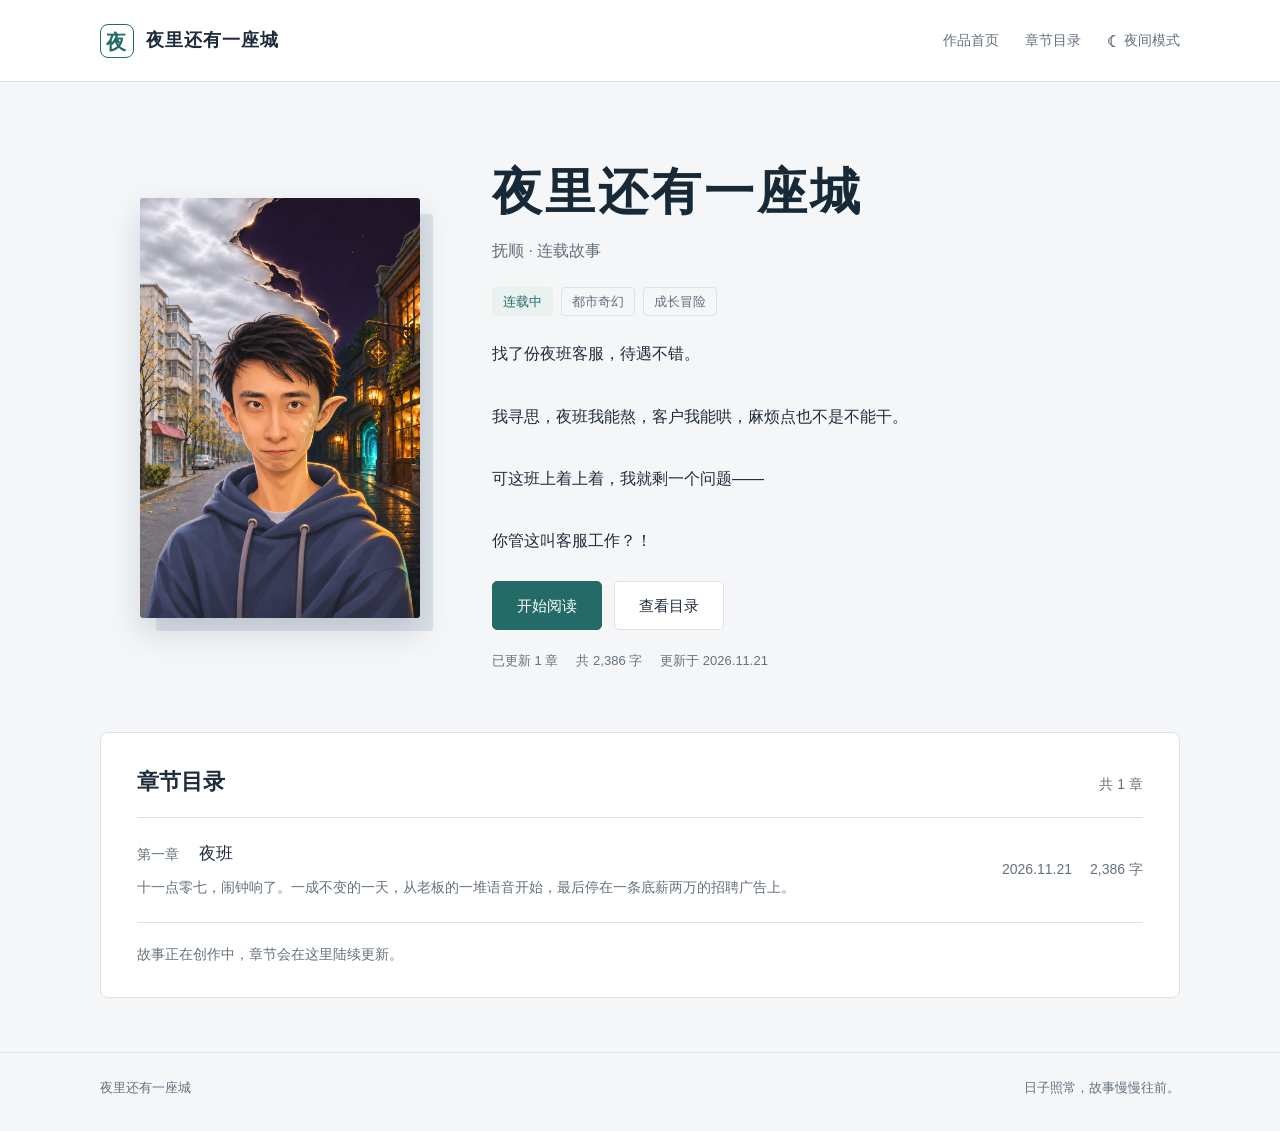
==== index.html @ 4584370a "Publish novel cover and first chapter" ====
<!doctype html>
<html lang="zh-CN"><head><meta charset="utf-8"><meta name="viewport" content="width=device-width, initial-scale=1"><meta name="theme-color" content="#172936"><meta name="description" content="找了份夜班客服，待遇不错。 我寻思，夜班我能熬，客户我能哄，麻烦点也不是不能干。 可这班上着上着，我就剩一个问题—— 你管这叫客服工作？！"><meta property="og:title" content="夜里还有一座城 · 连载阅读"><meta property="og:description" content="找了份夜班客服，待遇不错。 我寻思，夜班我能熬，客户我能哄，麻烦点也不是不能干。 可这班上着上着，我就剩一个问题—— 你管这叫客服工作？！"><meta property="og:image" content="cover.png"><title>夜里还有一座城 · 连载阅读</title><link rel="stylesheet" href="site.css"></head><body><header class="site-header"><div class="wrap header-inner"><a class="brand" href="index.html"><span class="brand-mark" aria-hidden="true">夜</span><span>夜里还有一座城</span></a><nav class="header-nav" aria-label="主导航"><a class="home-nav" href="index.html">作品首页</a><a href="index.html#chapters">章节目录</a><button class="plain-btn" type="button" data-theme-toggle aria-label="切换到夜间模式"><span class="theme-icon" aria-hidden="true">☾</span><span class="theme-label">夜间模式</span></button></nav></div></header><main class="wrap"><section class="book-hero" aria-labelledby="book-title"><div class="cover-wrap"><img class="cover" src="cover.png" alt="栾禹翰半人半精灵的封面肖像，身后裂口分开白天的抚顺街区与夜里的魔法街巷" width="1024" height="1536" fetchpriority="high"></div><div class="book-intro"><h1 class="book-title" id="book-title">夜里还有一座城</h1><p class="subtitle">抚顺 · 连载故事</p><div class="tags"><span class="tag active">连载中</span><span class="tag">都市奇幻</span><span class="tag">成长冒险</span></div><p class="description">找了份夜班客服，待遇不错。

我寻思，夜班我能熬，客户我能哄，麻烦点也不是不能干。

可这班上着上着，我就剩一个问题——

你管这叫客服工作？！</p><div class="actions"><a class="button primary" href="chapter-1.html">开始阅读</a><a class="button" id="continue-reading" href="chapter-1.html" hidden>继续上次阅读</a><a class="button" href="#chapters">查看目录</a></div><div class="book-meta"><span>已更新 1 章</span><span>共 2,386 字</span><span>更新于 2026.11.21</span></div></div></section><section class="catalog" id="chapters" aria-labelledby="catalog-title"><div class="section-head"><h2 id="catalog-title">章节目录</h2><span>共 1 章</span></div><ol class="chapter-list"><li><a class="chapter-item" href="chapter-1.html"><div><div class="chapter-name"><span class="chapter-label">第一章</span>夜班</div><p class="chapter-excerpt">十一点零七，闹钟响了。一成不变的一天，从老板的一堆语音开始，最后停在一条底薪两万的招聘广告上。</p></div><div class="chapter-detail"><time datetime="2026-11-21">2026.11.21</time><span>2,386 字</span></div></a></li></ol><p class="catalog-note">故事正在创作中，章节会在这里陆续更新。</p></section></main><footer class="site-footer"><div class="wrap footer-inner"><span>夜里还有一座城</span><span>日子照常，故事慢慢往前。</span></div></footer><script id="chapter-index" type="application/json">{"chapter-1": "chapter-1.html"}</script><script src="site.js" defer></script></body></html>
---- site.css ----
@charset "UTF-8";
:root{color-scheme:light;--bg:#f4f6f8;--paper:#fff;--ink:#202c3b;--muted:#65717e;--line:#dce2e8;--accent:#246b68;--soft:#e9f2ef;--nav:#172936;--reader-size:20px}
*{box-sizing:border-box}html{scroll-behavior:smooth;scroll-padding-top:100px}body{margin:0;background:var(--bg);color:var(--ink);font-family:-apple-system,BlinkMacSystemFont,"PingFang SC","Microsoft YaHei",sans-serif;line-height:1.7}body[data-theme=dark]{color-scheme:dark;--bg:#121a21;--paper:#1a252e;--ink:#e0e7eb;--muted:#a5b3bd;--line:#33414b;--accent:#8bcbc0;--soft:#263a3b;--nav:#dfe9ec}a{color:inherit;text-decoration:none}button{font:inherit;cursor:pointer}button,a{-webkit-tap-highlight-color:transparent}a:focus-visible,button:focus-visible{outline:3px solid #c68439;outline-offset:5px}button:disabled{opacity:.35;cursor:default}a,button{touch-action:manipulation}img{display:block;max-width:100%}.wrap{width:min(1080px,calc(100% - 64px));margin-inline:auto}.site-header{height:82px;border-bottom:1px solid var(--line);background:var(--paper)}.header-inner{height:100%;display:flex;align-items:center;justify-content:space-between;gap:24px}.brand{display:flex;align-items:center;gap:12px;font-size:18px;font-weight:650;letter-spacing:.06em}.brand-mark{width:34px;height:34px;display:grid;place-items:center;border:1px solid var(--accent);border-radius:8px;color:var(--accent);font-family:serif;font-size:20px}.header-nav{display:flex;align-items:center;gap:26px;font-size:14px;color:var(--muted)}.header-nav a:hover{color:var(--accent)}.plain-btn{border:0;background:transparent;color:var(--muted);padding:9px 0;display:inline-flex;align-items:center;gap:7px}.theme-icon{font-size:19px;line-height:1}.eyebrow{font-size:14px;letter-spacing:.18em;color:var(--accent);font-weight:600}.book-hero{display:grid;grid-template-columns:280px 1fr;gap:72px;align-items:center;padding:62px 40px 60px}.cover-wrap{position:relative;isolation:isolate}.cover-wrap:before{content:"";position:absolute;inset:16px -13px -13px 16px;background:var(--line);border-radius:3px;z-index:-1}.cover{width:280px;aspect-ratio:2/3;object-fit:cover;border-radius:3px;box-shadow:0 14px 32px #162b3a26}.book-title{font-family:"Songti SC","STSong","Noto Serif CJK SC",serif;font-size:clamp(36px,4vw,50px);font-weight:650;letter-spacing:.06em;line-height:1.25;margin:17px 0 13px;color:var(--nav)}.subtitle{font-size:16px;color:var(--muted);margin:0 0 23px}.tags{display:flex;gap:8px;flex-wrap:wrap}.tag{font-size:13px;line-height:1.5;padding:4px 10px;border:1px solid var(--line);border-radius:4px;color:var(--muted)}.tag.active{color:var(--accent);background:var(--soft);border-color:transparent}.description{font-size:16px;line-height:1.95;margin:22px 0 24px;max-width:570px}.actions{display:flex;gap:12px;flex-wrap:wrap}.button{padding:11px 24px;min-height:46px;display:inline-flex;justify-content:center;align-items:center;border-radius:5px;border:1px solid var(--line);background:var(--paper);font-size:15px}.button.primary{color:#fff;background:#246b68;border-color:#246b68}.button:hover{filter:brightness(.96)}.book-meta{font-size:13px;color:var(--muted);margin-top:20px;display:flex;gap:18px;flex-wrap:wrap}.catalog{background:var(--paper);border:1px solid var(--line);border-radius:8px;padding:30px 36px;margin-bottom:54px;scroll-margin-top:30px}.section-head{display:flex;align-items:baseline;justify-content:space-between;gap:20px;margin-bottom:17px}.section-head h2{font-size:22px;margin:0;font-weight:600}.section-head span{font-size:14px;color:var(--muted)}.chapter-list{list-style:none;margin:0;padding:0}.chapter-item{display:flex;gap:24px;align-items:center;justify-content:space-between;padding:22px 0;border-top:1px solid var(--line)}.chapter-item:hover .chapter-name{color:var(--accent)}.chapter-name{font-size:17px;font-weight:550}.chapter-label{color:var(--muted);font-size:14px;margin-right:20px;font-weight:400}.chapter-detail{font-size:14px;color:var(--muted);display:flex;gap:18px;align-items:center}.chapter-excerpt{font-size:14px;color:var(--muted);margin:7px 0 0;max-width:690px}.catalog-note{font-size:14px;color:var(--muted);padding-top:20px;border-top:1px solid var(--line);margin:0}.site-footer{font-size:13px;color:var(--muted);padding:24px 0 32px;border-top:1px solid var(--line)}.footer-inner{display:flex;justify-content:space-between;gap:20px;flex-wrap:wrap}.reader-page .site-header{height:68px}.reader-toolbar{position:sticky;top:0;z-index:10;border-bottom:1px solid var(--line);background:var(--paper)}.reader-tools{min-height:58px;display:flex;align-items:center;justify-content:space-between;gap:14px}.reader-crumb{font-size:14px;color:var(--muted)}.font-tools{display:flex;align-items:center;gap:9px;white-space:nowrap}.font-tools button{width:36px;height:36px;color:var(--ink);background:transparent;border:1px solid var(--line);border-radius:4px;font-size:16px}.font-tools output{font-size:13px;color:var(--muted);min-width:38px;text-align:center}.progress-track{position:absolute;left:0;bottom:-1px;height:2px;width:100%;pointer-events:none}.progress-bar{height:100%;background:var(--accent);width:0}.reading-sheet{background:var(--paper);max-width:840px;margin:36px auto 44px;border:1px solid var(--line);border-radius:6px;padding:58px 64px 38px}.chapter-heading{text-align:center;border-bottom:1px solid var(--line);padding-bottom:34px;margin-bottom:42px}.chapter-heading .eyebrow{font-size:14px;font-weight:400}.chapter-heading h1{font-family:"Songti SC","STSong",serif;line-height:1.4;font-size:32px;letter-spacing:.08em;font-weight:600;margin:15px 0}.chapter-heading .meta{font-size:13px;color:var(--muted);margin:0}.prose{font-family:"Songti SC","STSong","Noto Serif CJK SC",serif;font-size:var(--reader-size);line-height:1.95;overflow-wrap:break-word;letter-spacing:.025em}.prose p{margin:0 0 1.05em;text-indent:2em}.prose p.advert{font-family:-apple-system,BlinkMacSystemFont,"PingFang SC",sans-serif;font-size:.92em;font-weight:600}.prose hr{border:0;margin:2.6em auto;width:42px;height:1px;background:var(--line)}.chapter-end{border-top:1px solid var(--line);margin-top:40px;padding:28px 0 0;text-align:center}.chapter-end p{color:var(--muted);font-size:14px;margin:0 0 18px}.end-nav{display:flex;justify-content:center;gap:12px;flex-wrap:wrap}.reader-bottom{max-width:840px;margin:0 auto 42px;display:flex;justify-content:space-between;gap:18px;font-size:14px;color:var(--muted)}.resume-panel{background:var(--soft);color:var(--accent);border-radius:5px;padding:14px 18px;display:flex;align-items:center;justify-content:space-between;gap:16px;font-size:14px;margin-bottom:28px}.resume-panel button{border:0;background:transparent;color:inherit;text-decoration:underline;font-size:14px;padding:5px}.resume-panel[hidden], [hidden]{display:none!important}.noscript{padding:16px;text-align:center;font-size:14px;background:var(--soft)}
.cover{height:auto}
@media(min-width:1400px){.book-hero{gap:84px;padding-top:72px;padding-bottom:72px}}
@media(max-width:800px){.wrap{width:calc(100% - 40px)}.book-hero{grid-template-columns:210px 1fr;gap:35px;padding:42px 0}.cover{width:210px}.book-title{font-size:36px}.description{font-size:15px}.book-meta{gap:10px}.catalog{padding:24px}.reading-sheet{margin:22px 20px;padding:42px 36px}.reader-bottom{padding-inline:20px}}
@media(max-width:560px){.wrap{width:calc(100% - 32px)}.site-header{height:68px}.brand{font-size:16px;gap:9px}.brand-mark{width:29px;height:29px;font-size:17px}.header-nav{gap:16px;font-size:13px}.home-nav{display:none}.theme-label{display:none}.plain-btn{min-width:34px;min-height:40px;justify-content:center}.book-hero{grid-template-columns:1fr;gap:30px;padding:32px 4px}.cover-wrap{width:194px;margin:0 auto}.cover{width:194px}.book-title{font-size:35px;margin-top:12px}.book-intro{text-align:center}.eyebrow{font-size:13px}.tags,.actions,.book-meta{justify-content:center}.description{text-align:left;margin:20px 0 22px;line-height:1.9}.subtitle{font-size:14px;margin-bottom:17px}.actions .button{flex:1}.book-meta{font-size:12px;margin-top:16px;gap:15px}.catalog{padding:22px 20px;margin-top:6px;margin-bottom:30px;border-radius:6px}.section-head h2{font-size:20px}.chapter-item{align-items:flex-start;gap:12px}.chapter-name{font-size:16px}.chapter-label{display:block;font-size:13px;margin-bottom:3px}.chapter-detail{font-size:12px;flex-direction:column;gap:4px;align-items:flex-end;white-space:nowrap}.chapter-excerpt{font-size:13px;line-height:1.8;margin-top:10px}.footer-inner{justify-content:center;text-align:center;gap:4px}.footer-inner span{width:100%}.reader-page .site-header{height:60px}.reader-page .header-nav{gap:12px}.reader-crumb{font-size:13px}.reader-tools{min-height:54px}.font-tools{gap:5px}.font-tools button{width:33px;height:33px}.reading-sheet{margin:0;border:0;border-radius:0;padding:36px 23px 30px}.reader-page{background:var(--paper)}.chapter-heading{margin-bottom:32px;padding-bottom:26px}.chapter-heading h1{font-size:28px}.chapter-heading .meta{font-size:12px}.reader-bottom{padding-inline:23px;margin:8px auto 30px}.prose{line-height:1.95}.resume-panel{padding:11px 12px;font-size:13px}}
@media(prefers-reduced-motion:reduce){html{scroll-behavior:auto}}

/* Keep the short synopsis in its intended four paragraphs. */
.description{white-space:pre-line}
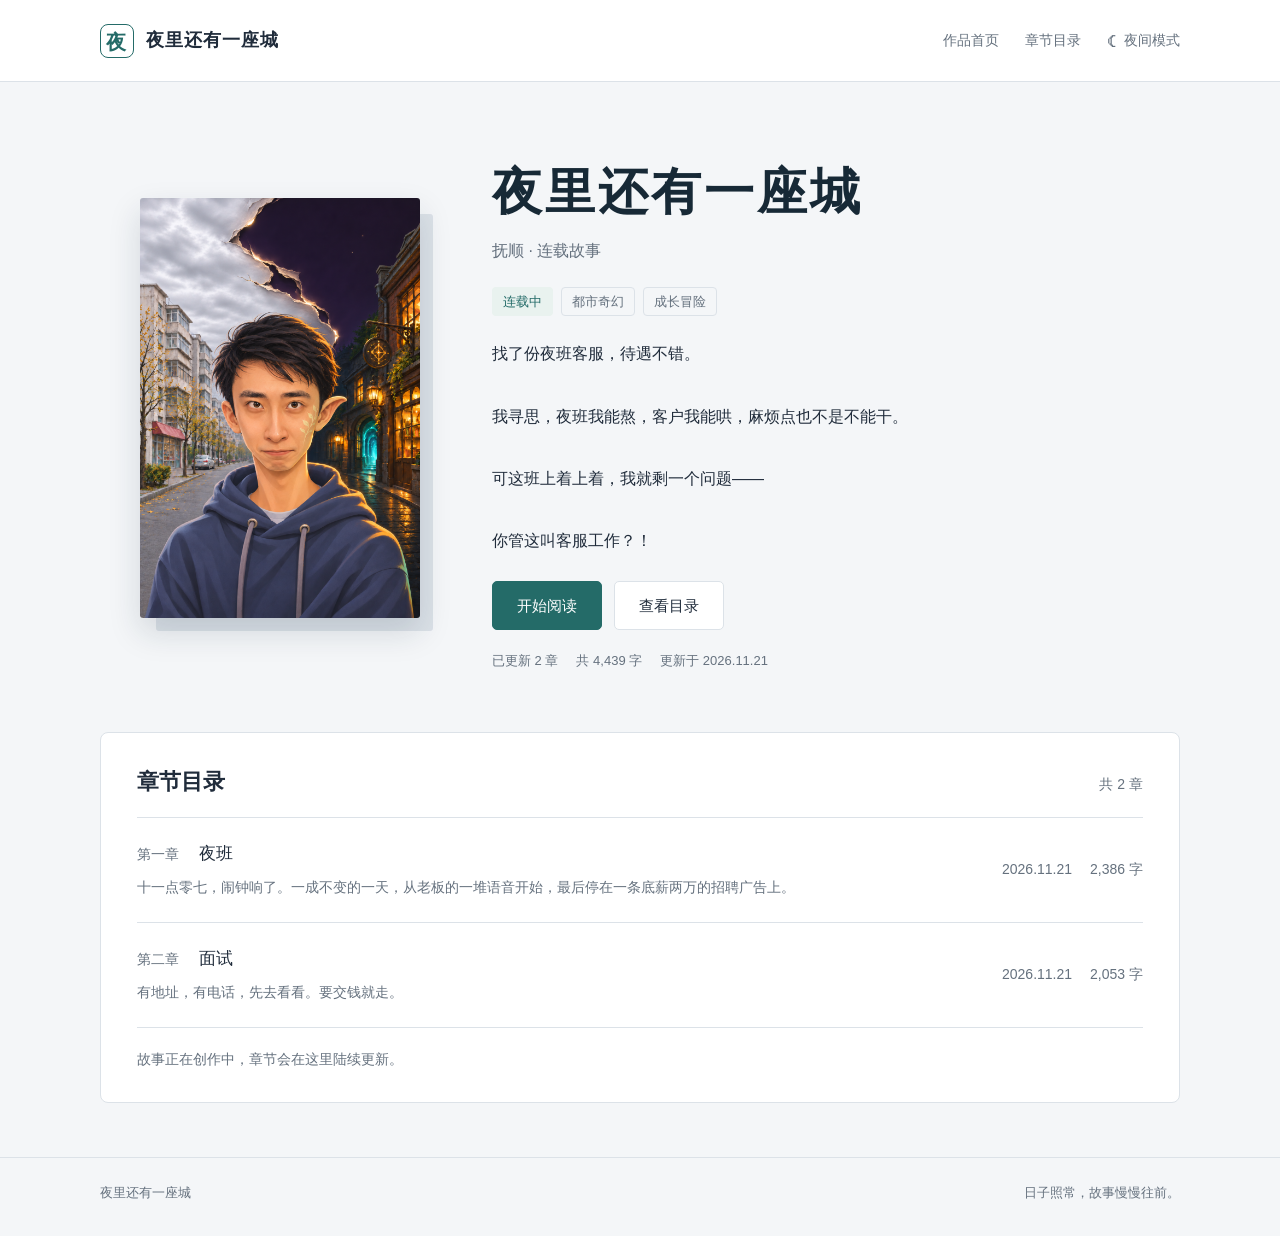
==== commit ac685564: "Publish chapter 2: 面试" ====
--- a/index.html
+++ b/index.html
@@ -5,4 +5,4 @@
 
 可这班上着上着，我就剩一个问题——
 
-你管这叫客服工作？！</p><div class="actions"><a class="button primary" href="chapter-1.html">开始阅读</a><a class="button" id="continue-reading" href="chapter-1.html" hidden>继续上次阅读</a><a class="button" href="#chapters">查看目录</a></div><div class="book-meta"><span>已更新 1 章</span><span>共 2,386 字</span><span>更新于 2026.11.21</span></div></div></section><section class="catalog" id="chapters" aria-labelledby="catalog-title"><div class="section-head"><h2 id="catalog-title">章节目录</h2><span>共 1 章</span></div><ol class="chapter-list"><li><a class="chapter-item" href="chapter-1.html"><div><div class="chapter-name"><span class="chapter-label">第一章</span>夜班</div><p class="chapter-excerpt">十一点零七，闹钟响了。一成不变的一天，从老板的一堆语音开始，最后停在一条底薪两万的招聘广告上。</p></div><div class="chapter-detail"><time datetime="2026-11-21">2026.11.21</time><span>2,386 字</span></div></a></li></ol><p class="catalog-note">故事正在创作中，章节会在这里陆续更新。</p></section></main><footer class="site-footer"><div class="wrap footer-inner"><span>夜里还有一座城</span><span>日子照常，故事慢慢往前。</span></div></footer><script id="chapter-index" type="application/json">{"chapter-1": "chapter-1.html"}</script><script src="site.js" defer></script></body></html>+你管这叫客服工作？！</p><div class="actions"><a class="button primary" href="chapter-1.html">开始阅读</a><a class="button" id="continue-reading" href="chapter-2.html" hidden>继续上次阅读</a><a class="button" href="#chapters">查看目录</a></div><div class="book-meta"><span>已更新 2 章</span><span>共 4,439 字</span><span>更新于 2026.11.21</span></div></div></section><section class="catalog" id="chapters" aria-labelledby="catalog-title"><div class="section-head"><h2 id="catalog-title">章节目录</h2><span>共 2 章</span></div><ol class="chapter-list"><li><a class="chapter-item" href="chapter-1.html"><div><div class="chapter-name"><span class="chapter-label">第一章</span>夜班</div><p class="chapter-excerpt">十一点零七，闹钟响了。一成不变的一天，从老板的一堆语音开始，最后停在一条底薪两万的招聘广告上。</p></div><div class="chapter-detail"><time datetime="2026-11-21">2026.11.21</time><span>2,386 字</span></div></a></li><li><a class="chapter-item" href="chapter-2.html"><div><div class="chapter-name"><span class="chapter-label">第二章</span>面试</div><p class="chapter-excerpt">有地址，有电话，先去看看。要交钱就走。</p></div><div class="chapter-detail"><time datetime="2026-11-21">2026.11.21</time><span>2,053 字</span></div></a></li></ol><p class="catalog-note">故事正在创作中，章节会在这里陆续更新。</p></section></main><footer class="site-footer"><div class="wrap footer-inner"><span>夜里还有一座城</span><span>日子照常，故事慢慢往前。</span></div></footer><script id="chapter-index" type="application/json">{"chapter-1": "chapter-1.html", "chapter-2": "chapter-2.html"}</script><script src="site.js" defer></script></body></html>
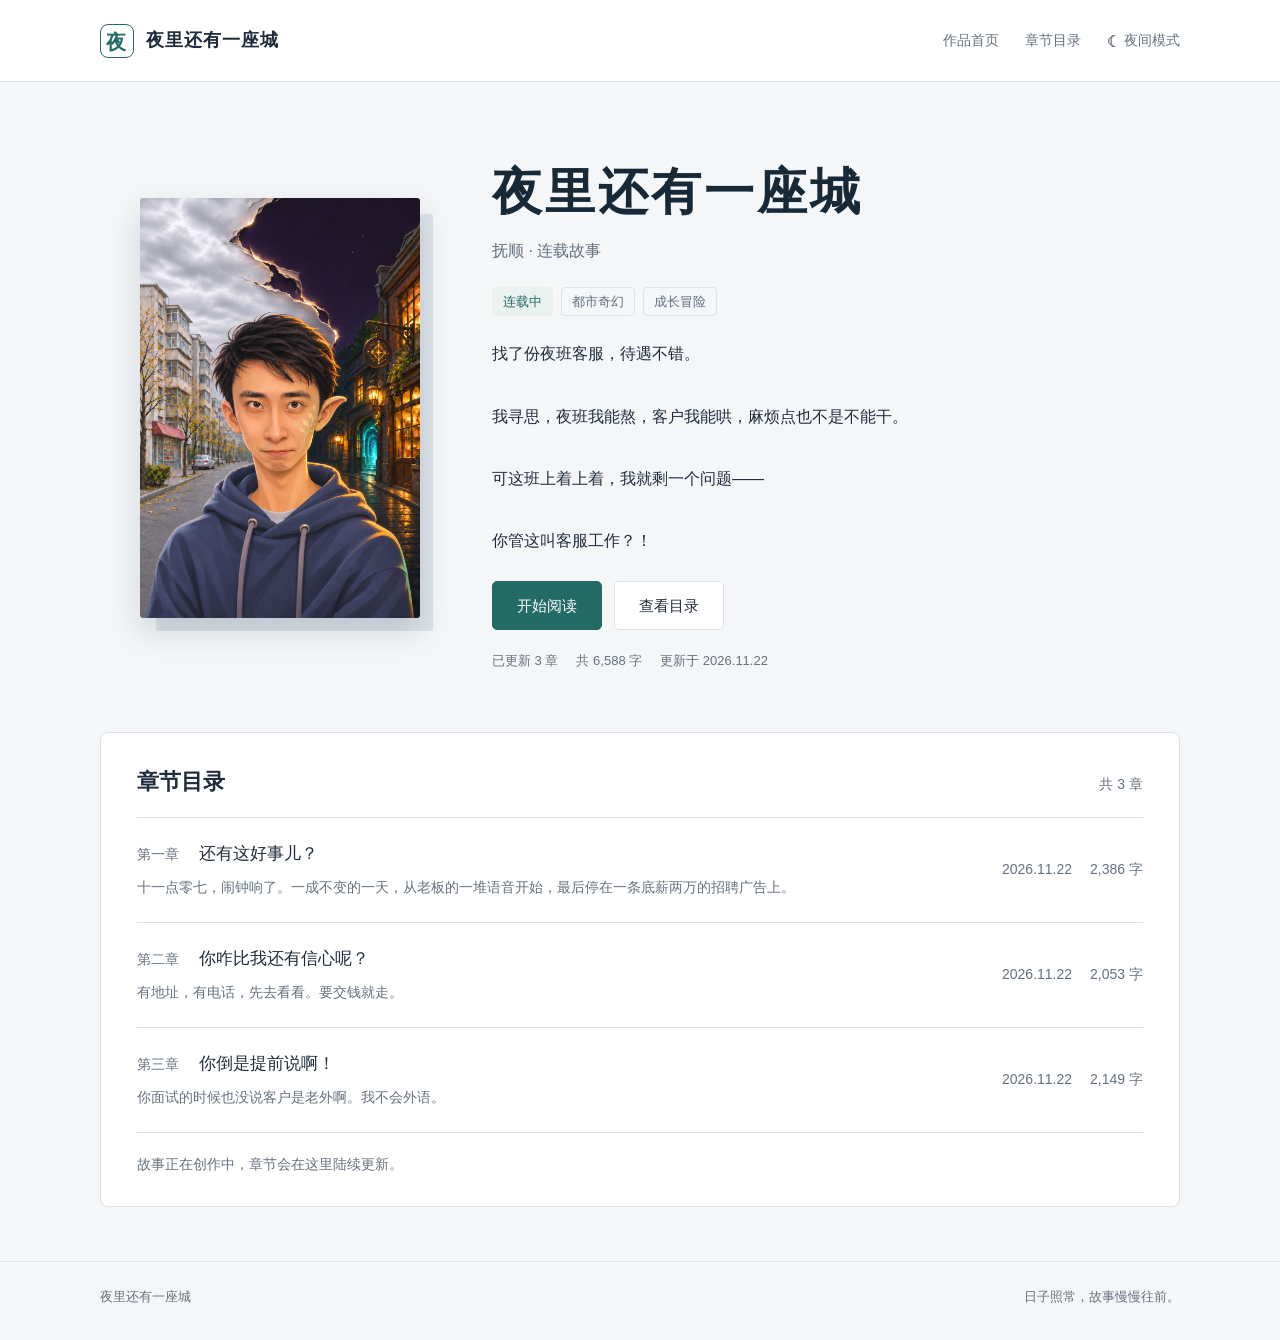
==== commit f7c9ee33: "Update catalog with three chapters and confirmed titles" ====
--- a/index.html
+++ b/index.html
@@ -5,4 +5,4 @@
 
 可这班上着上着，我就剩一个问题——
 
-你管这叫客服工作？！</p><div class="actions"><a class="button primary" href="chapter-1.html">开始阅读</a><a class="button" id="continue-reading" href="chapter-2.html" hidden>继续上次阅读</a><a class="button" href="#chapters">查看目录</a></div><div class="book-meta"><span>已更新 2 章</span><span>共 4,439 字</span><span>更新于 2026.11.21</span></div></div></section><section class="catalog" id="chapters" aria-labelledby="catalog-title"><div class="section-head"><h2 id="catalog-title">章节目录</h2><span>共 2 章</span></div><ol class="chapter-list"><li><a class="chapter-item" href="chapter-1.html"><div><div class="chapter-name"><span class="chapter-label">第一章</span>夜班</div><p class="chapter-excerpt">十一点零七，闹钟响了。一成不变的一天，从老板的一堆语音开始，最后停在一条底薪两万的招聘广告上。</p></div><div class="chapter-detail"><time datetime="2026-11-21">2026.11.21</time><span>2,386 字</span></div></a></li><li><a class="chapter-item" href="chapter-2.html"><div><div class="chapter-name"><span class="chapter-label">第二章</span>面试</div><p class="chapter-excerpt">有地址，有电话，先去看看。要交钱就走。</p></div><div class="chapter-detail"><time datetime="2026-11-21">2026.11.21</time><span>2,053 字</span></div></a></li></ol><p class="catalog-note">故事正在创作中，章节会在这里陆续更新。</p></section></main><footer class="site-footer"><div class="wrap footer-inner"><span>夜里还有一座城</span><span>日子照常，故事慢慢往前。</span></div></footer><script id="chapter-index" type="application/json">{"chapter-1": "chapter-1.html", "chapter-2": "chapter-2.html"}</script><script src="site.js" defer></script></body></html>+你管这叫客服工作？！</p><div class="actions"><a class="button primary" href="chapter-1.html">开始阅读</a><a class="button" id="continue-reading" href="chapter-3.html" hidden>继续上次阅读</a><a class="button" href="#chapters">查看目录</a></div><div class="book-meta"><span>已更新 3 章</span><span>共 6,588 字</span><span>更新于 2026.11.22</span></div></div></section><section class="catalog" id="chapters" aria-labelledby="catalog-title"><div class="section-head"><h2 id="catalog-title">章节目录</h2><span>共 3 章</span></div><ol class="chapter-list"><li><a class="chapter-item" href="chapter-1.html"><div><div class="chapter-name"><span class="chapter-label">第一章</span>还有这好事儿？</div><p class="chapter-excerpt">十一点零七，闹钟响了。一成不变的一天，从老板的一堆语音开始，最后停在一条底薪两万的招聘广告上。</p></div><div class="chapter-detail"><time datetime="2026-11-22">2026.11.22</time><span>2,386 字</span></div></a></li><li><a class="chapter-item" href="chapter-2.html"><div><div class="chapter-name"><span class="chapter-label">第二章</span>你咋比我还有信心呢？</div><p class="chapter-excerpt">有地址，有电话，先去看看。要交钱就走。</p></div><div class="chapter-detail"><time datetime="2026-11-22">2026.11.22</time><span>2,053 字</span></div></a></li><li><a class="chapter-item" href="chapter-3.html"><div><div class="chapter-name"><span class="chapter-label">第三章</span>你倒是提前说啊！</div><p class="chapter-excerpt">你面试的时候也没说客户是老外啊。我不会外语。</p></div><div class="chapter-detail"><time datetime="2026-11-22">2026.11.22</time><span>2,149 字</span></div></a></li></ol><p class="catalog-note">故事正在创作中，章节会在这里陆续更新。</p></section></main><footer class="site-footer"><div class="wrap footer-inner"><span>夜里还有一座城</span><span>日子照常，故事慢慢往前。</span></div></footer><script id="chapter-index" type="application/json">{"chapter-1": "chapter-1.html", "chapter-2": "chapter-2.html", "chapter-3": "chapter-3.html"}</script><script src="site.js" defer></script></body></html>
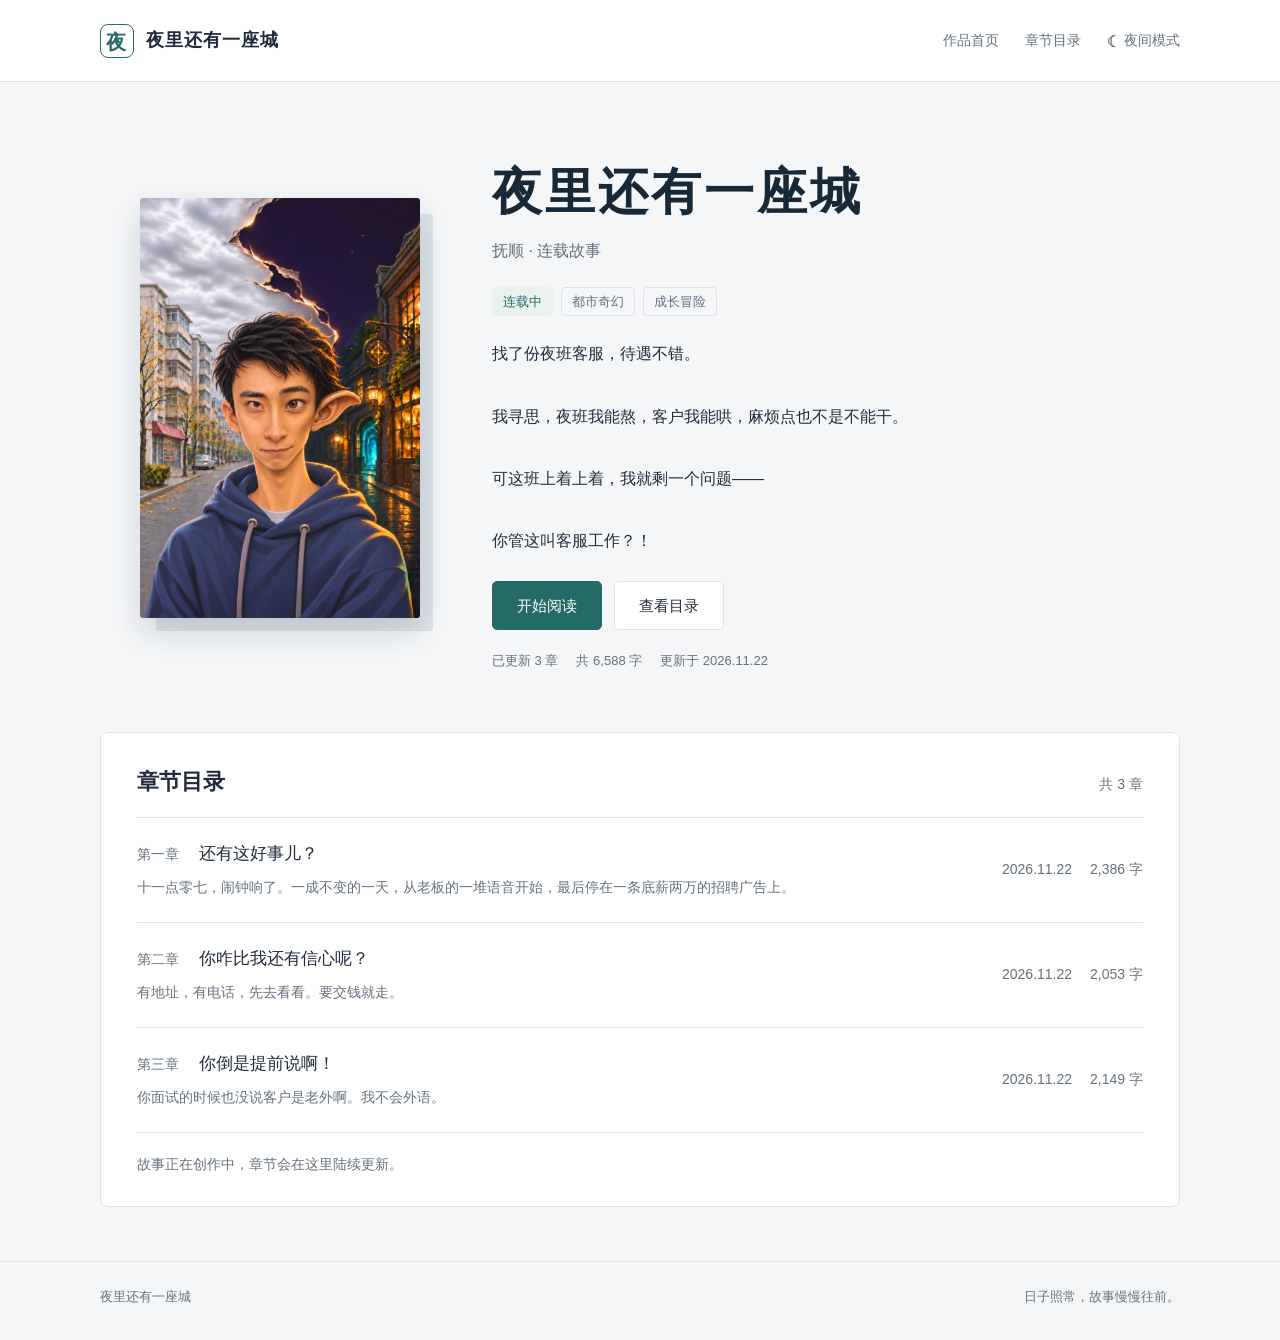
==== commit 54ebaced: "Update cover to selected refined elf illustration" ====
--- a/index.html
+++ b/index.html
@@ -1,8 +1,79 @@
 <!doctype html>
-<html lang="zh-CN"><head><meta charset="utf-8"><meta name="viewport" content="width=device-width, initial-scale=1"><meta name="theme-color" content="#172936"><meta name="description" content="找了份夜班客服，待遇不错。 我寻思，夜班我能熬，客户我能哄，麻烦点也不是不能干。 可这班上着上着，我就剩一个问题—— 你管这叫客服工作？！"><meta property="og:title" content="夜里还有一座城 · 连载阅读"><meta property="og:description" content="找了份夜班客服，待遇不错。 我寻思，夜班我能熬，客户我能哄，麻烦点也不是不能干。 可这班上着上着，我就剩一个问题—— 你管这叫客服工作？！"><meta property="og:image" content="cover.png"><title>夜里还有一座城 · 连载阅读</title><link rel="stylesheet" href="site.css"></head><body><header class="site-header"><div class="wrap header-inner"><a class="brand" href="index.html"><span class="brand-mark" aria-hidden="true">夜</span><span>夜里还有一座城</span></a><nav class="header-nav" aria-label="主导航"><a class="home-nav" href="index.html">作品首页</a><a href="index.html#chapters">章节目录</a><button class="plain-btn" type="button" data-theme-toggle aria-label="切换到夜间模式"><span class="theme-icon" aria-hidden="true">☾</span><span class="theme-label">夜间模式</span></button></nav></div></header><main class="wrap"><section class="book-hero" aria-labelledby="book-title"><div class="cover-wrap"><img class="cover" src="cover.png" alt="栾禹翰半人半精灵的封面肖像，身后裂口分开白天的抚顺街区与夜里的魔法街巷" width="1024" height="1536" fetchpriority="high"></div><div class="book-intro"><h1 class="book-title" id="book-title">夜里还有一座城</h1><p class="subtitle">抚顺 · 连载故事</p><div class="tags"><span class="tag active">连载中</span><span class="tag">都市奇幻</span><span class="tag">成长冒险</span></div><p class="description">找了份夜班客服，待遇不错。
+<html lang="zh-CN"><head><meta charset="utf-8"><meta name="viewport" content="width=device-width, initial-scale=1"><meta name="theme-color" content="#172936"><meta name="description" content="找了份夜班客服，待遇不错。 我寻思，夜班我能熬，客户我能哄，麻烦点也不是不能干。 可这班上着上着，我就剩一个问题—— 你管这叫客服工作？！"><meta property="og:title" content="夜里还有一座城 · 连载阅读"><meta property="og:description" content="找了份夜班客服，待遇不错。 我寻思，夜班我能熬，客户我能哄，麻烦点也不是不能干。 可这班上着上着，我就剩一个问题—— 你管这叫客服工作？！"><title>夜里还有一座城 · 连载阅读</title><style>@charset "UTF-8";
+:root{color-scheme:light;--bg:#f4f6f8;--paper:#fff;--ink:#202c3b;--muted:#65717e;--line:#dce2e8;--accent:#246b68;--soft:#e9f2ef;--nav:#172936;--reader-size:20px}
+*{box-sizing:border-box}html{scroll-behavior:smooth;scroll-padding-top:100px}body{margin:0;background:var(--bg);color:var(--ink);font-family:-apple-system,BlinkMacSystemFont,"PingFang SC","Microsoft YaHei",sans-serif;line-height:1.7}body[data-theme=dark]{color-scheme:dark;--bg:#121a21;--paper:#1a252e;--ink:#e0e7eb;--muted:#a5b3bd;--line:#33414b;--accent:#8bcbc0;--soft:#263a3b;--nav:#dfe9ec}a{color:inherit;text-decoration:none}button{font:inherit;cursor:pointer}button,a{-webkit-tap-highlight-color:transparent}a:focus-visible,button:focus-visible{outline:3px solid #c68439;outline-offset:5px}button:disabled{opacity:.35;cursor:default}a,button{touch-action:manipulation}img{display:block;max-width:100%}.wrap{width:min(1080px,calc(100% - 64px));margin-inline:auto}.site-header{height:82px;border-bottom:1px solid var(--line);background:var(--paper)}.header-inner{height:100%;display:flex;align-items:center;justify-content:space-between;gap:24px}.brand{display:flex;align-items:center;gap:12px;font-size:18px;font-weight:650;letter-spacing:.06em}.brand-mark{width:34px;height:34px;display:grid;place-items:center;border:1px solid var(--accent);border-radius:8px;color:var(--accent);font-family:serif;font-size:20px}.header-nav{display:flex;align-items:center;gap:26px;font-size:14px;color:var(--muted)}.header-nav a:hover{color:var(--accent)}.plain-btn{border:0;background:transparent;color:var(--muted);padding:9px 0;display:inline-flex;align-items:center;gap:7px}.theme-icon{font-size:19px;line-height:1}.eyebrow{font-size:14px;letter-spacing:.18em;color:var(--accent);font-weight:600}.book-hero{display:grid;grid-template-columns:280px 1fr;gap:72px;align-items:center;padding:62px 40px 60px}.cover-wrap{position:relative;isolation:isolate}.cover-wrap:before{content:"";position:absolute;inset:16px -13px -13px 16px;background:var(--line);border-radius:3px;z-index:-1}.cover{width:280px;aspect-ratio:2/3;object-fit:cover;border-radius:3px;box-shadow:0 14px 32px #162b3a26}.book-title{font-family:"Songti SC","STSong","Noto Serif CJK SC",serif;font-size:clamp(36px,4vw,50px);font-weight:650;letter-spacing:.06em;line-height:1.25;margin:17px 0 13px;color:var(--nav)}.subtitle{font-size:16px;color:var(--muted);margin:0 0 23px}.tags{display:flex;gap:8px;flex-wrap:wrap}.tag{font-size:13px;line-height:1.5;padding:4px 10px;border:1px solid var(--line);border-radius:4px;color:var(--muted)}.tag.active{color:var(--accent);background:var(--soft);border-color:transparent}.description{font-size:16px;line-height:1.95;margin:22px 0 24px;max-width:570px}.actions{display:flex;gap:12px;flex-wrap:wrap}.button{padding:11px 24px;min-height:46px;display:inline-flex;justify-content:center;align-items:center;border-radius:5px;border:1px solid var(--line);background:var(--paper);font-size:15px}.button.primary{color:#fff;background:#246b68;border-color:#246b68}.button:hover{filter:brightness(.96)}.book-meta{font-size:13px;color:var(--muted);margin-top:20px;display:flex;gap:18px;flex-wrap:wrap}.catalog{background:var(--paper);border:1px solid var(--line);border-radius:8px;padding:30px 36px;margin-bottom:54px;scroll-margin-top:30px}.section-head{display:flex;align-items:baseline;justify-content:space-between;gap:20px;margin-bottom:17px}.section-head h2{font-size:22px;margin:0;font-weight:600}.section-head span{font-size:14px;color:var(--muted)}.chapter-list{list-style:none;margin:0;padding:0}.chapter-item{display:flex;gap:24px;align-items:center;justify-content:space-between;padding:22px 0;border-top:1px solid var(--line)}.chapter-item:hover .chapter-name{color:var(--accent)}.chapter-name{font-size:17px;font-weight:550}.chapter-label{color:var(--muted);font-size:14px;margin-right:20px;font-weight:400}.chapter-detail{font-size:14px;color:var(--muted);display:flex;gap:18px;align-items:center}.chapter-excerpt{font-size:14px;color:var(--muted);margin:7px 0 0;max-width:690px}.catalog-note{font-size:14px;color:var(--muted);padding-top:20px;border-top:1px solid var(--line);margin:0}.site-footer{font-size:13px;color:var(--muted);padding:24px 0 32px;border-top:1px solid var(--line)}.footer-inner{display:flex;justify-content:space-between;gap:20px;flex-wrap:wrap}.reader-page .site-header{height:68px}.reader-toolbar{position:sticky;top:0;z-index:10;border-bottom:1px solid var(--line);background:var(--paper)}.reader-tools{min-height:58px;display:flex;align-items:center;justify-content:space-between;gap:14px}.reader-crumb{font-size:14px;color:var(--muted)}.font-tools{display:flex;align-items:center;gap:9px;white-space:nowrap}.font-tools button{width:36px;height:36px;color:var(--ink);background:transparent;border:1px solid var(--line);border-radius:4px;font-size:16px}.font-tools output{font-size:13px;color:var(--muted);min-width:38px;text-align:center}.progress-track{position:absolute;left:0;bottom:-1px;height:2px;width:100%;pointer-events:none}.progress-bar{height:100%;background:var(--accent);width:0}.reading-sheet{background:var(--paper);max-width:840px;margin:36px auto 44px;border:1px solid var(--line);border-radius:6px;padding:58px 64px 38px}.chapter-heading{text-align:center;border-bottom:1px solid var(--line);padding-bottom:34px;margin-bottom:42px}.chapter-heading .eyebrow{font-size:14px;font-weight:400}.chapter-heading h1{font-family:"Songti SC","STSong",serif;line-height:1.4;font-size:32px;letter-spacing:.08em;font-weight:600;margin:15px 0}.chapter-heading .meta{font-size:13px;color:var(--muted);margin:0}.prose{font-family:"Songti SC","STSong","Noto Serif CJK SC",serif;font-size:var(--reader-size);line-height:1.95;overflow-wrap:break-word;letter-spacing:.025em}.prose p{margin:0 0 1.05em;text-indent:2em}.prose p.advert{font-family:-apple-system,BlinkMacSystemFont,"PingFang SC",sans-serif;font-size:.92em;font-weight:600}.prose hr{border:0;margin:2.6em auto;width:42px;height:1px;background:var(--line)}.chapter-end{border-top:1px solid var(--line);margin-top:40px;padding:28px 0 0;text-align:center}.chapter-end p{color:var(--muted);font-size:14px;margin:0 0 18px}.end-nav{display:flex;justify-content:center;gap:12px;flex-wrap:wrap}.reader-bottom{max-width:840px;margin:0 auto 42px;display:flex;justify-content:space-between;gap:18px;font-size:14px;color:var(--muted)}.resume-panel{background:var(--soft);color:var(--accent);border-radius:5px;padding:14px 18px;display:flex;align-items:center;justify-content:space-between;gap:16px;font-size:14px;margin-bottom:28px}.resume-panel button{border:0;background:transparent;color:inherit;text-decoration:underline;font-size:14px;padding:5px}.resume-panel[hidden], [hidden]{display:none!important}.noscript{padding:16px;text-align:center;font-size:14px;background:var(--soft)}
+.cover{height:auto}
+@media(min-width:1400px){.book-hero{gap:84px;padding-top:72px;padding-bottom:72px}}
+@media(max-width:800px){.wrap{width:calc(100% - 40px)}.book-hero{grid-template-columns:210px 1fr;gap:35px;padding:42px 0}.cover{width:210px}.book-title{font-size:36px}.description{font-size:15px}.book-meta{gap:10px}.catalog{padding:24px}.reading-sheet{margin:22px 20px;padding:42px 36px}.reader-bottom{padding-inline:20px}}
+@media(max-width:560px){.wrap{width:calc(100% - 32px)}.site-header{height:68px}.brand{font-size:16px;gap:9px}.brand-mark{width:29px;height:29px;font-size:17px}.header-nav{gap:16px;font-size:13px}.home-nav{display:none}.theme-label{display:none}.plain-btn{min-width:34px;min-height:40px;justify-content:center}.book-hero{grid-template-columns:1fr;gap:30px;padding:32px 4px}.cover-wrap{width:194px;margin:0 auto}.cover{width:194px}.book-title{font-size:35px;margin-top:12px}.book-intro{text-align:center}.eyebrow{font-size:13px}.tags,.actions,.book-meta{justify-content:center}.description{text-align:left;margin:20px 0 22px;line-height:1.9}.subtitle{font-size:14px;margin-bottom:17px}.actions .button{flex:1}.book-meta{font-size:12px;margin-top:16px;gap:15px}.catalog{padding:22px 20px;margin-top:6px;margin-bottom:30px;border-radius:6px}.section-head h2{font-size:20px}.chapter-item{align-items:flex-start;gap:12px}.chapter-name{font-size:16px}.chapter-label{display:block;font-size:13px;margin-bottom:3px}.chapter-detail{font-size:12px;flex-direction:column;gap:4px;align-items:flex-end;white-space:nowrap}.chapter-excerpt{font-size:13px;line-height:1.8;margin-top:10px}.footer-inner{justify-content:center;text-align:center;gap:4px}.footer-inner span{width:100%}.reader-page .site-header{height:60px}.reader-page .header-nav{gap:12px}.reader-crumb{font-size:13px}.reader-tools{min-height:54px}.font-tools{gap:5px}.font-tools button{width:33px;height:33px}.reading-sheet{margin:0;border:0;border-radius:0;padding:36px 23px 30px}.reader-page{background:var(--paper)}.chapter-heading{margin-bottom:32px;padding-bottom:26px}.chapter-heading h1{font-size:28px}.chapter-heading .meta{font-size:12px}.reader-bottom{padding-inline:23px;margin:8px auto 30px}.prose{line-height:1.95}.resume-panel{padding:11px 12px;font-size:13px}}
+@media(prefers-reduced-motion:reduce){html{scroll-behavior:auto}}
+
+/* Keep the short synopsis in its intended four paragraphs. */
+.description{white-space:pre-line}
+
+/* Chapter illustrations appear after their story beat, without changing prose. */
+.chapter-illustration{margin:2rem 0 2.4rem;line-height:1}
+.illustration-open{display:block;width:100%;padding:0;border:0;border-radius:6px;background:var(--soft);overflow:hidden;cursor:zoom-in}
+.illustration-open img{width:100%;height:auto;aspect-ratio:3/2;object-fit:contain}
+.image-viewer{position:fixed;inset:0;width:100vw;max-width:none;height:100dvh;max-height:none;margin:0;padding:56px 16px 20px;border:0;background:rgba(10,15,20,.96);color:white}
+.image-viewer[open]{display:flex;align-items:center;justify-content:center}
+.image-viewer::backdrop{background:rgba(0,0,0,.8)}
+.image-viewer img{max-width:100%;max-height:100%;width:auto;height:auto;object-fit:contain}
+.image-viewer-close{position:absolute;top:12px;right:16px;min-height:40px;min-width:64px;padding:6px 16px;border:1px solid #72808b;border-radius:5px;background:#25323e;color:white;font-size:16px}
+body.image-viewer-open{overflow:hidden}
+@media(max-width:560px){.chapter-illustration{margin:1.6rem 0 2rem}.image-viewer{padding:60px 8px 20px}}
+</style></head><body><header class="site-header"><div class="wrap header-inner"><a class="brand" href="index.html"><span class="brand-mark" aria-hidden="true">夜</span><span>夜里还有一座城</span></a><nav class="header-nav" aria-label="主导航"><a class="home-nav" href="index.html">作品首页</a><a href="index.html#chapters">章节目录</a><button class="plain-btn" type="button" data-theme-toggle aria-label="切换到夜间模式"><span class="theme-icon" aria-hidden="true">☾</span><span class="theme-label">夜间模式</span></button></nav></div></header><main class="wrap"><section class="book-hero" aria-labelledby="book-title"><div class="cover-wrap"><img class="cover" src="[data-uri]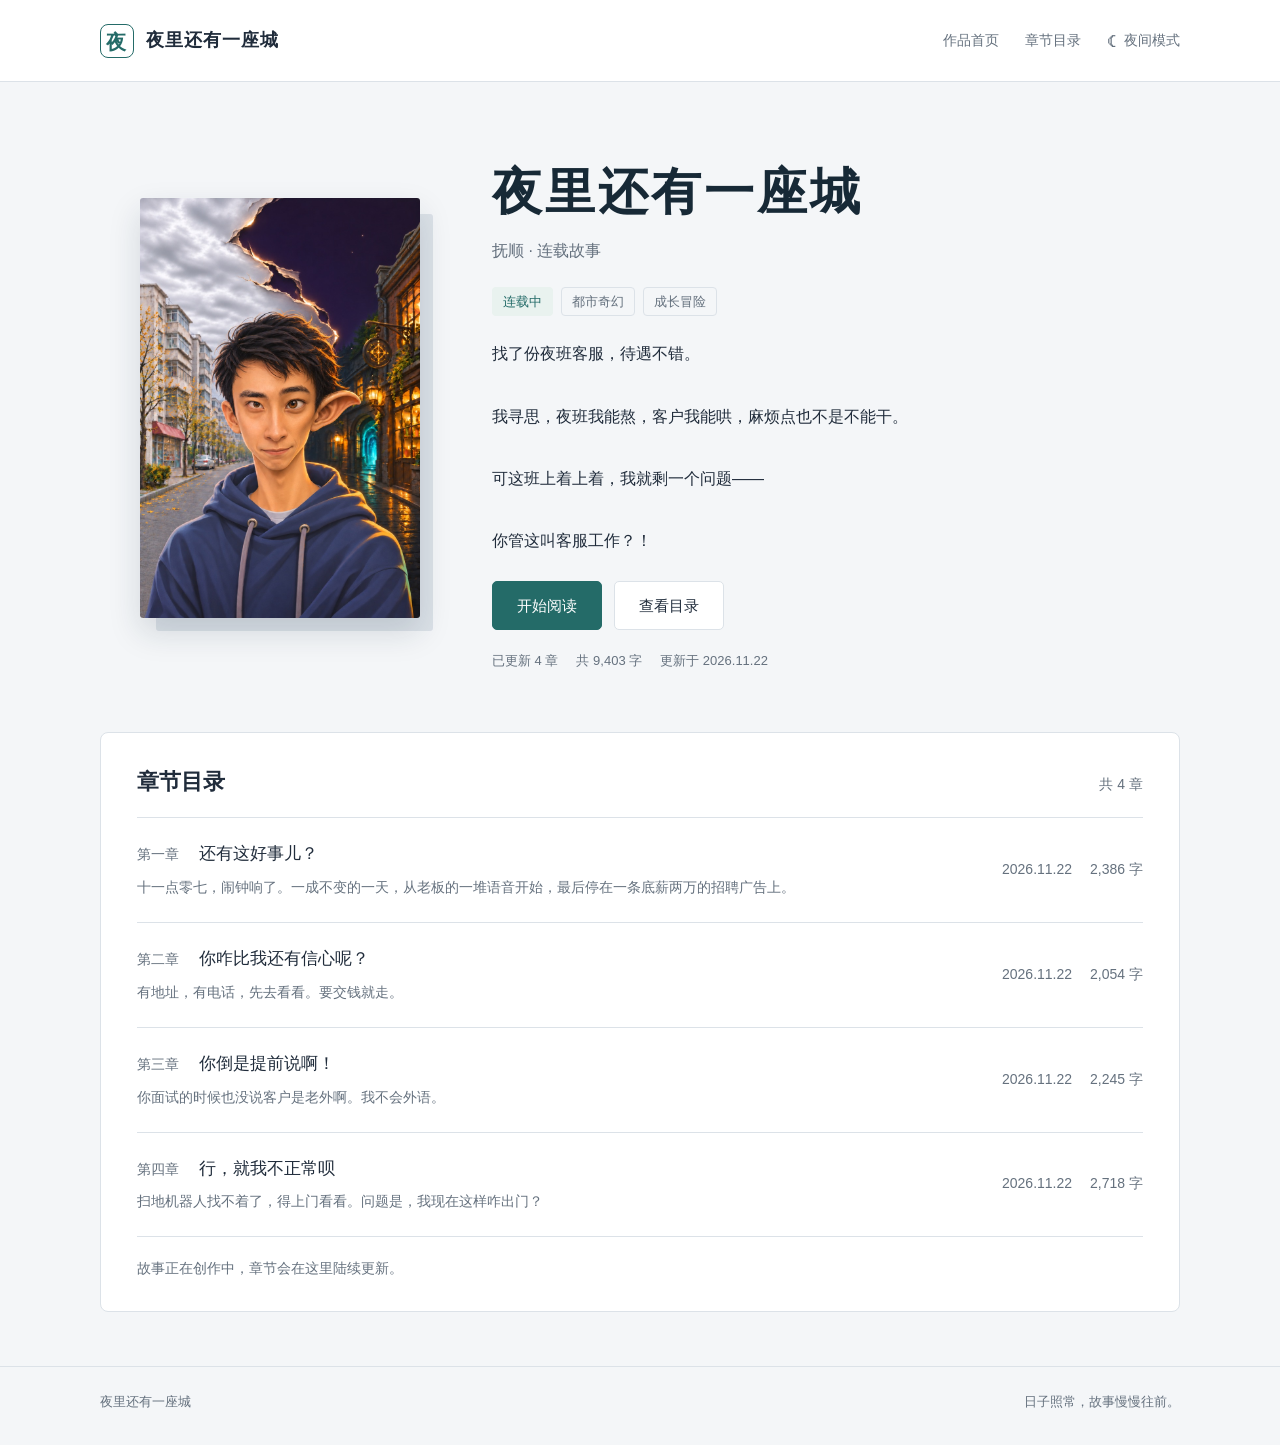
==== commit d8bd6606: "Update catalog to four illustrated chapters" ====
--- a/index.html
+++ b/index.html
@@ -28,7 +28,7 @@
 
 可这班上着上着，我就剩一个问题——
 
-你管这叫客服工作？！</p><div class="actions"><a class="button primary" href="chapter-1.html">开始阅读</a><a class="button" id="continue-reading" href="chapter-3.html" hidden>继续上次阅读</a><a class="button" href="#chapters">查看目录</a></div><div class="book-meta"><span>已更新 3 章</span><span>共 6,588 字</span><span>更新于 2026.11.22</span></div></div></section><section class="catalog" id="chapters" aria-labelledby="catalog-title"><div class="section-head"><h2 id="catalog-title">章节目录</h2><span>共 3 章</span></div><ol class="chapter-list"><li><a class="chapter-item" href="chapter-1.html"><div><div class="chapter-name"><span class="chapter-label">第一章</span>还有这好事儿？</div><p class="chapter-excerpt">十一点零七，闹钟响了。一成不变的一天，从老板的一堆语音开始，最后停在一条底薪两万的招聘广告上。</p></div><div class="chapter-detail"><time datetime="2026-11-22">2026.11.22</time><span>2,386 字</span></div></a></li><li><a class="chapter-item" href="chapter-2.html"><div><div class="chapter-name"><span class="chapter-label">第二章</span>你咋比我还有信心呢？</div><p class="chapter-excerpt">有地址，有电话，先去看看。要交钱就走。</p></div><div class="chapter-detail"><time datetime="2026-11-22">2026.11.22</time><span>2,053 字</span></div></a></li><li><a class="chapter-item" href="chapter-3.html"><div><div class="chapter-name"><span class="chapter-label">第三章</span>你倒是提前说啊！</div><p class="chapter-excerpt">你面试的时候也没说客户是老外啊。我不会外语。</p></div><div class="chapter-detail"><time datetime="2026-11-22">2026.11.22</time><span>2,149 字</span></div></a></li></ol><p class="catalog-note">故事正在创作中，章节会在这里陆续更新。</p></section></main><footer class="site-footer"><div class="wrap footer-inner"><span>夜里还有一座城</span><span>日子照常，故事慢慢往前。</span></div></footer><script id="chapter-index" type="application/json">{"chapter-1": "chapter-1.html", "chapter-2": "chapter-2.html", "chapter-3": "chapter-3.html"}</script><script>(() => {
+你管这叫客服工作？！</p><div class="actions"><a class="button primary" href="chapter-1.html">开始阅读</a><a class="button" id="continue-reading" href="chapter-4.html" hidden>继续上次阅读</a><a class="button" href="#chapters">查看目录</a></div><div class="book-meta"><span>已更新 4 章</span><span>共 9,403 字</span><span>更新于 2026.11.22</span></div></div></section><section class="catalog" id="chapters" aria-labelledby="catalog-title"><div class="section-head"><h2 id="catalog-title">章节目录</h2><span>共 4 章</span></div><ol class="chapter-list"><li><a class="chapter-item" href="chapter-1.html"><div><div class="chapter-name"><span class="chapter-label">第一章</span>还有这好事儿？</div><p class="chapter-excerpt">十一点零七，闹钟响了。一成不变的一天，从老板的一堆语音开始，最后停在一条底薪两万的招聘广告上。</p></div><div class="chapter-detail"><time datetime="2026-11-22">2026.11.22</time><span>2,386 字</span></div></a></li><li><a class="chapter-item" href="chapter-2.html"><div><div class="chapter-name"><span class="chapter-label">第二章</span>你咋比我还有信心呢？</div><p class="chapter-excerpt">有地址，有电话，先去看看。要交钱就走。</p></div><div class="chapter-detail"><time datetime="2026-11-22">2026.11.22</time><span>2,054 字</span></div></a></li><li><a class="chapter-item" href="chapter-3.html"><div><div class="chapter-name"><span class="chapter-label">第三章</span>你倒是提前说啊！</div><p class="chapter-excerpt">你面试的时候也没说客户是老外啊。我不会外语。</p></div><div class="chapter-detail"><time datetime="2026-11-22">2026.11.22</time><span>2,245 字</span></div></a></li><li><a class="chapter-item" href="chapter-4.html"><div><div class="chapter-name"><span class="chapter-label">第四章</span>行，就我不正常呗</div><p class="chapter-excerpt">扫地机器人找不着了，得上门看看。问题是，我现在这样咋出门？</p></div><div class="chapter-detail"><time datetime="2026-11-22">2026.11.22</time><span>2,718 字</span></div></a></li></ol><p class="catalog-note">故事正在创作中，章节会在这里陆续更新。</p></section></main><footer class="site-footer"><div class="wrap footer-inner"><span>夜里还有一座城</span><span>日子照常，故事慢慢往前。</span></div></footer><script id="chapter-index" type="application/json">{"chapter-1": "chapter-1.html", "chapter-2": "chapter-2.html", "chapter-3": "chapter-3.html", "chapter-4": "chapter-4.html"}</script><script>(() => {
   const storage = {get(key){try{return localStorage.getItem(key)}catch{return null}},set(key,value){try{localStorage.setItem(key,value)}catch{}}};
   const themeButtons = document.querySelectorAll('[data-theme-toggle]');
   function setTheme(theme){
